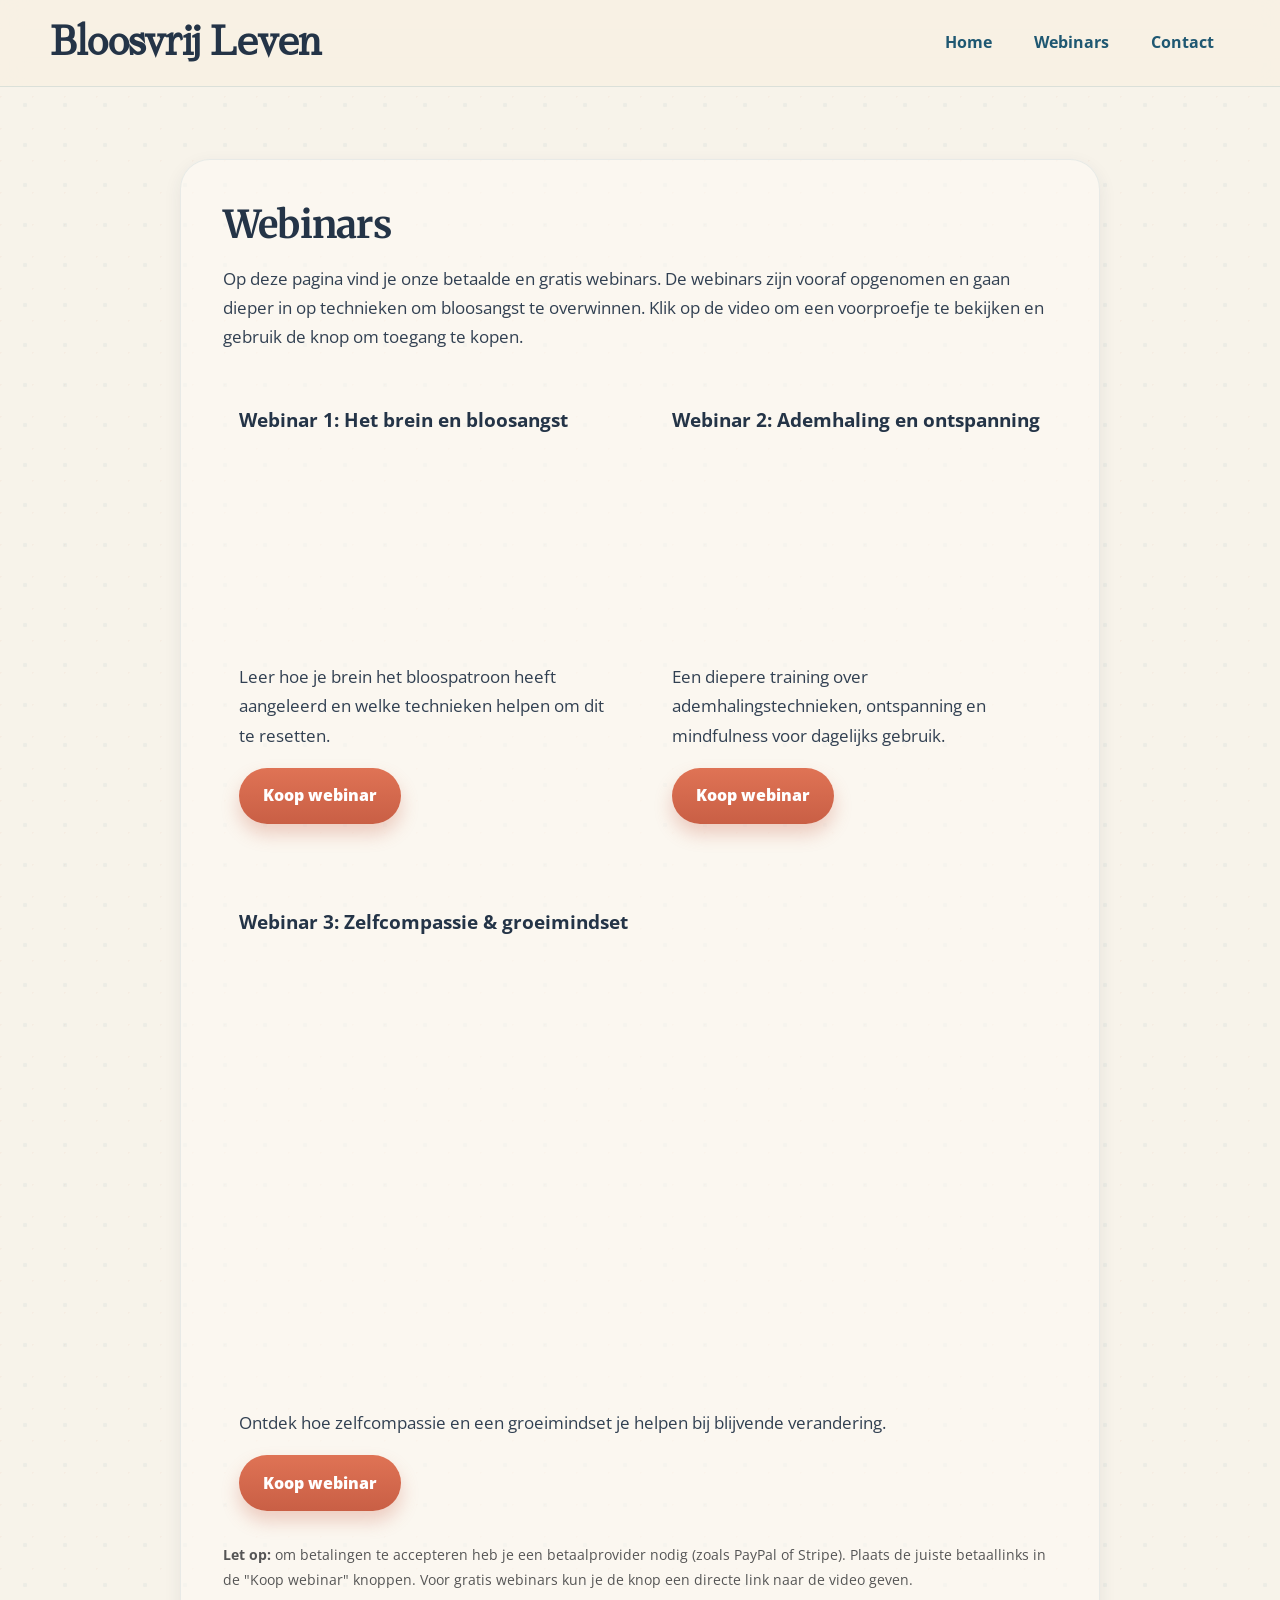
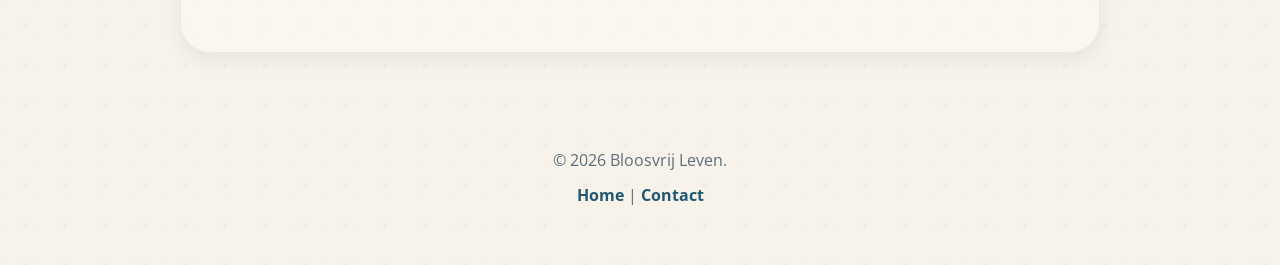
==== webinars.html @ 2e8078b8 "Add files via upload" ====
<!DOCTYPE html>
<html lang="nl">
<head>
  <meta charset="UTF-8">
  <meta name="viewport" content="width=device-width, initial-scale=1.0">
  <title>Webinars | Bloosvrij Leven</title>
  <link rel="preconnect" href="https://fonts.googleapis.com">
  <link rel="preconnect" href="https://fonts.gstatic.com" crossorigin>
  <link href="https://fonts.googleapis.com/css2?family=Merriweather:wght@400;700&family=Open+Sans:wght@400;600&family=Sawarabi+Mincho&display=swap" rel="stylesheet">
  <link rel="stylesheet" href="style.css">
</head>
<body>
  <header>
    <div class="container">
      <h1 class="site-title">Bloosvrij Leven</h1>
      <nav class="main-nav">
        <a href="index.html">Home</a>
        <a href="webinars.html">Webinars</a>
        <a href="contact.html">Contact</a>
      </nav>
    </div>
  </header>
  <section class="week-content">
    <div class="container">
      <h2>Webinars</h2>
      <p>
        Op deze pagina vind je onze betaalde en gratis webinars. De webinars zijn vooraf opgenomen en gaan dieper in op technieken om bloosangst te overwinnen. Klik op de video om een voorproefje te bekijken en gebruik de knop om toegang te kopen.
      </p>
      <div style="display:flex; flex-wrap:wrap; gap:2rem;">
        <!-- Webinar 1 -->
        <div style="flex:1 1 300px; background-color:var(--color-primary); border:1px solid var(--color-secondary); border-radius:0.5rem; padding:1rem;">
          <h3>Webinar 1: Het brein en bloosangst</h3>
          <!-- Vervang onderstaande iframe door een eigen videolink, bijvoorbeeld een gehoste YouTube- of Vimeo-video -->
          <div style="position:relative; padding-bottom:56.25%; height:0; overflow:hidden;">
            <iframe src="https://www.youtube.com/embed/VIDEO-ID" title="Voorbeeldwebinar" frameborder="0" allowfullscreen style="position:absolute; top:0; left:0; width:100%; height:100%;"></iframe>
          </div>
          <p>Leer hoe je brein het bloospatroon heeft aangeleerd en welke technieken helpen om dit te resetten.</p>
          <a href="https://jouw-betalingslink.nl/webinar1" class="cta-link">Koop webinar</a>
        </div>
        <!-- Webinar 2 -->
        <div style="flex:1 1 300px; background-color:var(--color-primary); border:1px solid var(--color-secondary); border-radius:0.5rem; padding:1rem;">
          <h3>Webinar 2: Ademhaling en ontspanning</h3>
          <div style="position:relative; padding-bottom:56.25%; height:0; overflow:hidden;">
            <iframe src="https://www.youtube.com/embed/VIDEO-ID" title="Voorbeeldwebinar" frameborder="0" allowfullscreen style="position:absolute; top:0; left:0; width:100%; height:100%;"></iframe>
          </div>
          <p>Een diepere training over ademhalingstechnieken, ontspanning en mindfulness voor dagelijks gebruik.</p>
          <a href="https://jouw-betalingslink.nl/webinar2" class="cta-link">Koop webinar</a>
        </div>
        <!-- Webinar 3 -->
        <div style="flex:1 1 300px; background-color:var(--color-primary); border:1px solid var(--color-secondary); border-radius:0.5rem; padding:1rem;">
          <h3>Webinar 3: Zelfcompassie &amp; groeimindset</h3>
          <div style="position:relative; padding-bottom:56.25%; height:0; overflow:hidden;">
            <iframe src="https://www.youtube.com/embed/VIDEO-ID" title="Voorbeeldwebinar" frameborder="0" allowfullscreen style="position:absolute; top:0; left:0; width:100%; height:100%;"></iframe>
          </div>
          <p>Ontdek hoe zelfcompassie en een groeimindset je helpen bij blijvende verandering.</p>
          <a href="https://jouw-betalingslink.nl/webinar3" class="cta-link">Koop webinar</a>
        </div>
      </div>
      <p style="font-size:0.9rem; color:#555; margin-top:1rem;">
        <strong>Let op:</strong> om betalingen te accepteren heb je een betaalprovider nodig (zoals PayPal of Stripe). Plaats de juiste betaallinks in de "Koop webinar" knoppen. Voor gratis webinars kun je de knop een directe link naar de video geven.
      </p>
    </div>
  </section>
  <footer>
    <div class="container">
      <p>&copy; 2026 Bloosvrij Leven.</p>
      <p><a href="index.html">Home</a> | <a href="contact.html">Contact</a></p>
    </div>
  </footer>
  <script src="script.js"></script>
</body>
</html>
---- style.css ----
:root {
  --bg: #f7f3ea;
  --paper: rgba(255, 252, 246, 0.78);
  --paper-strong: #f8f1e4;
  --ink: #243447;
  --muted: #5d6d7d;
  --line: rgba(92, 130, 150, 0.22);
  --sea: #b8d0d4;
  --sea-deep: #8fb3bb;
  --coral: #df7355;
  --coral-dark: #c95f45;
  --gold: #d4b06a;
  --link: #1f5872;
  --shadow: 0 10px 30px rgba(36, 52, 71, 0.10);
  --shadow-soft: 0 6px 18px rgba(36, 52, 71, 0.08);
  --radius: 22px;
  --radius-sm: 14px;
  --max: 1180px;
}

* {
  box-sizing: border-box;
}

html {
  scroll-behavior: smooth;
}

body {
  margin: 0;
  font-family: 'Open Sans', sans-serif;
  color: var(--ink);
  background-color: var(--bg);
  background-image:
    radial-gradient(circle at 25px 25px, rgba(143, 179, 187, 0.10) 2px, transparent 2.5px),
    radial-gradient(circle at 0 0, rgba(223, 115, 85, 0.05) 1.5px, transparent 2px);
  background-size: 40px 40px, 32px 32px;
  line-height: 1.7;
}

img {
  max-width: 100%;
  display: block;
}

a {
  color: var(--link);
}

.container {
  width: min(var(--max), calc(100% - 48px));
  margin: 0 auto;
}

/* HEADER */
header {
  position: sticky;
  top: 0;
  z-index: 1000;
  backdrop-filter: blur(12px);
  background: rgba(248, 241, 228, 0.90);
  border-bottom: 1px solid rgba(143, 179, 187, 0.28);
}

header .container {
  min-height: 86px;
  display: flex;
  align-items: center;
  justify-content: space-between;
  gap: 24px;
}

.site-title {
  margin: 0;
  font-family: 'Sawarabi Mincho', serif;
  font-size: clamp(2rem, 3vw, 3rem);
  letter-spacing: -0.02em;
  color: var(--ink);
}

.main-nav {
  display: flex;
  align-items: center;
  gap: 10px;
  flex-wrap: wrap;
}

.main-nav a {
  text-decoration: none;
  color: var(--link);
  font-weight: 700;
  padding: 12px 16px;
  border-radius: 999px;
  transition: 0.25s ease;
}

.main-nav a:hover {
  background: rgba(143, 179, 187, 0.16);
  color: var(--ink);
}

/* HERO */
.hero {
  position: relative;
  overflow: hidden;
  padding: 88px 0 110px;
  background:
    linear-gradient(135deg, rgba(248, 241, 228, 0.95) 0%, rgba(184, 208, 212, 0.92) 100%);
  border-bottom: 1px solid rgba(143, 179, 187, 0.18);
}

.hero::before {
  content: "";
  position: absolute;
  inset: 0;
  background:
    radial-gradient(circle at 20% 20%, rgba(255,255,255,0.45) 0, transparent 30%),
    radial-gradient(circle at 80% 30%, rgba(255,255,255,0.28) 0, transparent 26%);
  pointer-events: none;
}

.hero::after {
  content: "";
  position: absolute;
  left: 0;
  right: 0;
  bottom: -1px;
  height: 38px;
  background:
    radial-gradient(circle at 19px -2px, var(--bg) 19px, transparent 20px) repeat-x;
  background-size: 38px 38px;
}

.hero .container {
  position: relative;
  z-index: 1;
  display: grid;
  grid-template-columns: 1.1fr 0.9fr;
  gap: 48px;
  align-items: center;
}

.hero-label {
  margin: 0 0 14px;
  font-size: 0.88rem;
  font-weight: 800;
  letter-spacing: 0.10em;
  text-transform: uppercase;
  color: var(--link);
}

.hero h2 {
  margin: 0 0 18px;
  font-family: 'Merriweather', serif;
  font-size: clamp(2.4rem, 5vw, 4.6rem);
  line-height: 1.08;
  letter-spacing: -0.03em;
  max-width: 11ch;
}

.hero-text {
  margin: 0;
  max-width: 640px;
  font-size: 1.14rem;
  color: rgba(36, 52, 71, 0.92);
}

.hero-buttons {
  margin-top: 34px;
  display: flex;
  flex-wrap: wrap;
  gap: 14px;
}

.hero-aside {
  background: rgba(255, 252, 246, 0.56);
  border: 1px solid rgba(143, 179, 187, 0.28);
  border-radius: 28px;
  padding: 28px;
  box-shadow: var(--shadow);
}

.hero-aside h3 {
  margin: 0 0 10px;
  font-family: 'Merriweather', serif;
  font-size: 1.35rem;
}

.hero-aside p {
  margin: 0;
  color: var(--muted);
}

.hero-points {
  margin: 18px 0 0;
  padding: 0;
  list-style: none;
  display: grid;
  gap: 12px;
}

.hero-points li {
  background: rgba(255,255,255,0.58);
  border: 1px solid rgba(143, 179, 187, 0.18);
  border-radius: 16px;
  padding: 12px 14px;
  font-weight: 600;
  color: var(--ink);
}

/* BUTTONS */
.btn-primary,
.btn-secondary,
.cta-link {
  display: inline-flex;
  align-items: center;
  justify-content: center;
  min-height: 56px;
  padding: 0 24px;
  border-radius: 999px;
  text-decoration: none;
  font-weight: 800;
  transition: transform 0.2s ease, box-shadow 0.25s ease, background-color 0.25s ease, color 0.25s ease, border-color 0.25s ease;
}

.btn-primary,
.cta-link {
  background: linear-gradient(180deg, var(--coral) 0%, var(--coral-dark) 100%);
  color: white;
  box-shadow: 0 10px 18px rgba(201, 95, 69, 0.28);
}

.btn-primary:hover,
.cta-link:hover {
  transform: translateY(-2px);
  box-shadow: 0 14px 24px rgba(201, 95, 69, 0.32);
}

.btn-secondary {
  background: rgba(255,255,255,0.58);
  color: var(--ink);
  border: 1px solid rgba(36, 52, 71, 0.12);
  box-shadow: var(--shadow-soft);
}

.btn-secondary:hover {
  transform: translateY(-2px);
  background: white;
}

/* INTRO STRIP */
.intro-strip {
  padding: 34px 0 20px;
}

.intro-strip-grid {
  display: grid;
  grid-template-columns: repeat(3, 1fr);
  gap: 18px;
}

.intro-item {
  background: var(--paper);
  border: 1px solid rgba(143, 179, 187, 0.22);
  border-radius: var(--radius);
  padding: 26px;
  box-shadow: var(--shadow-soft);
}

.intro-item h3 {
  margin: 0 0 10px;
  font-family: 'Merriweather', serif;
  font-size: 1.45rem;
}

.intro-item p {
  margin: 0;
  color: var(--muted);
}

/* GENERAL SECTIONS */
section {
  padding: 54px 0;
}

.about .container,
.themas-preview .container,
.closing-cta .container,
.week-content .container {
  background: rgba(255, 252, 246, 0.52);
  border: 1px solid rgba(143, 179, 187, 0.18);
  border-radius: 30px;
  padding: 42px;
  box-shadow: var(--shadow-soft);
}

.about h2,
.themas-preview h2,
.closing-cta h2,
.week-content h2 {
  margin: 0 0 18px;
  font-family: 'Merriweather', serif;
  font-size: clamp(2rem, 3vw, 3rem);
  line-height: 1.15;
  letter-spacing: -0.02em;
}

.about p,
.section-text,
.week-content p {
  margin: 0 0 18px;
  color: rgba(36, 52, 71, 0.94);
  font-size: 1.07rem;
}

.section-heading {
  margin-bottom: 24px;
}

.section-label {
  margin: 0 0 10px;
  font-size: 0.86rem;
  font-weight: 800;
  letter-spacing: 0.12em;
  text-transform: uppercase;
  color: var(--link);
}

/* THEME CARDS */
.theme-grid {
  display: grid;
  grid-template-columns: repeat(4, 1fr);
  gap: 18px;
  margin-top: 28px;
}

.theme-card {
  display: block;
  text-decoration: none;
  color: inherit;
  background: linear-gradient(180deg, rgba(248, 241, 228, 0.92) 0%, rgba(255, 252, 246, 0.94) 100%);
  border: 1px solid rgba(143, 179, 187, 0.30);
  border-radius: 24px;
  padding: 26px 22px;
  min-height: 190px;
  box-shadow: var(--shadow-soft);
  transition: transform 0.22s ease, box-shadow 0.25s ease, border-color 0.25s ease;
}

.theme-card:hover {
  transform: translateY(-5px);
  box-shadow: var(--shadow);
  border-color: rgba(95, 138, 155, 0.40);
}

.theme-card h3 {
  margin: 0 0 14px;
  font-family: 'Merriweather', serif;
  font-size: 1.8rem;
  letter-spacing: -0.02em;
  color: var(--ink);
}

.theme-card p {
  margin: 0;
  color: var(--muted);
  font-size: 1rem;
}

/* CLOSING CTA */
.closing-cta .container {
  text-align: center;
  background:
    linear-gradient(135deg, rgba(248, 241, 228, 0.96) 0%, rgba(184, 208, 212, 0.60) 100%);
}

.closing-cta p {
  max-width: 760px;
  margin: 0 auto 24px;
}

/* WEEK PAGES / CONTENT */
.week-content {
  padding-top: 72px;
}

.week-content .container {
  max-width: 920px;
}

.week-content img {
  margin: 26px 0;
  border-radius: 24px;
  box-shadow: var(--shadow);
}

.week-content ul {
  padding-left: 20px;
}

.week-content li {
  margin-bottom: 10px;
}

/* FORMS */
form {
  margin-top: 20px;
}

input,
textarea {
  width: 100%;
  font: inherit;
  color: var(--ink);
  background: rgba(255,255,255,0.86);
  border: 1px solid rgba(143, 179, 187, 0.34);
  border-radius: 14px;
  padding: 14px 16px;
  outline: none;
  transition: border-color 0.2s ease, box-shadow 0.2s ease;
}

input:focus,
textarea:focus {
  border-color: var(--sea-deep);
  box-shadow: 0 0 0 4px rgba(143, 179, 187, 0.18);
}

label {
  display: inline-block;
  margin-bottom: 8px;
  font-weight: 700;
}

/* FOOTER */
footer {
  padding: 32px 0 48px;
}

footer .container {
  text-align: center;
  color: var(--muted);
}

footer p {
  margin: 8px 0;
}

footer a {
  text-decoration: none;
  font-weight: 700;
}

/* RESPONSIVE */
@media (max-width: 1100px) {
  .hero .container {
    grid-template-columns: 1fr;
  }

  .theme-grid {
    grid-template-columns: repeat(2, 1fr);
  }
}

@media (max-width: 800px) {
  header .container {
    min-height: auto;
    padding: 18px 0;
    flex-direction: column;
    align-items: flex-start;
  }

  .main-nav {
    gap: 4px;
  }

  .hero {
    padding: 60px 0 88px;
  }

  .intro-strip-grid,
  .theme-grid {
    grid-template-columns: 1fr;
  }

  .about .container,
  .themas-preview .container,
  .closing-cta .container,
  .week-content .container {
    padding: 28px;
    border-radius: 22px;
  }

  .hero h2 {
    max-width: none;
  }

  .site-title {
    font-size: 2.2rem;
  }
}

@media (max-width: 520px) {
  .container {
    width: min(var(--max), calc(100% - 28px));
  }

  .btn-primary,
  .btn-secondary,
  .cta-link {
    width: 100%;
  }

  .hero-buttons {
    flex-direction: column;
  }
}
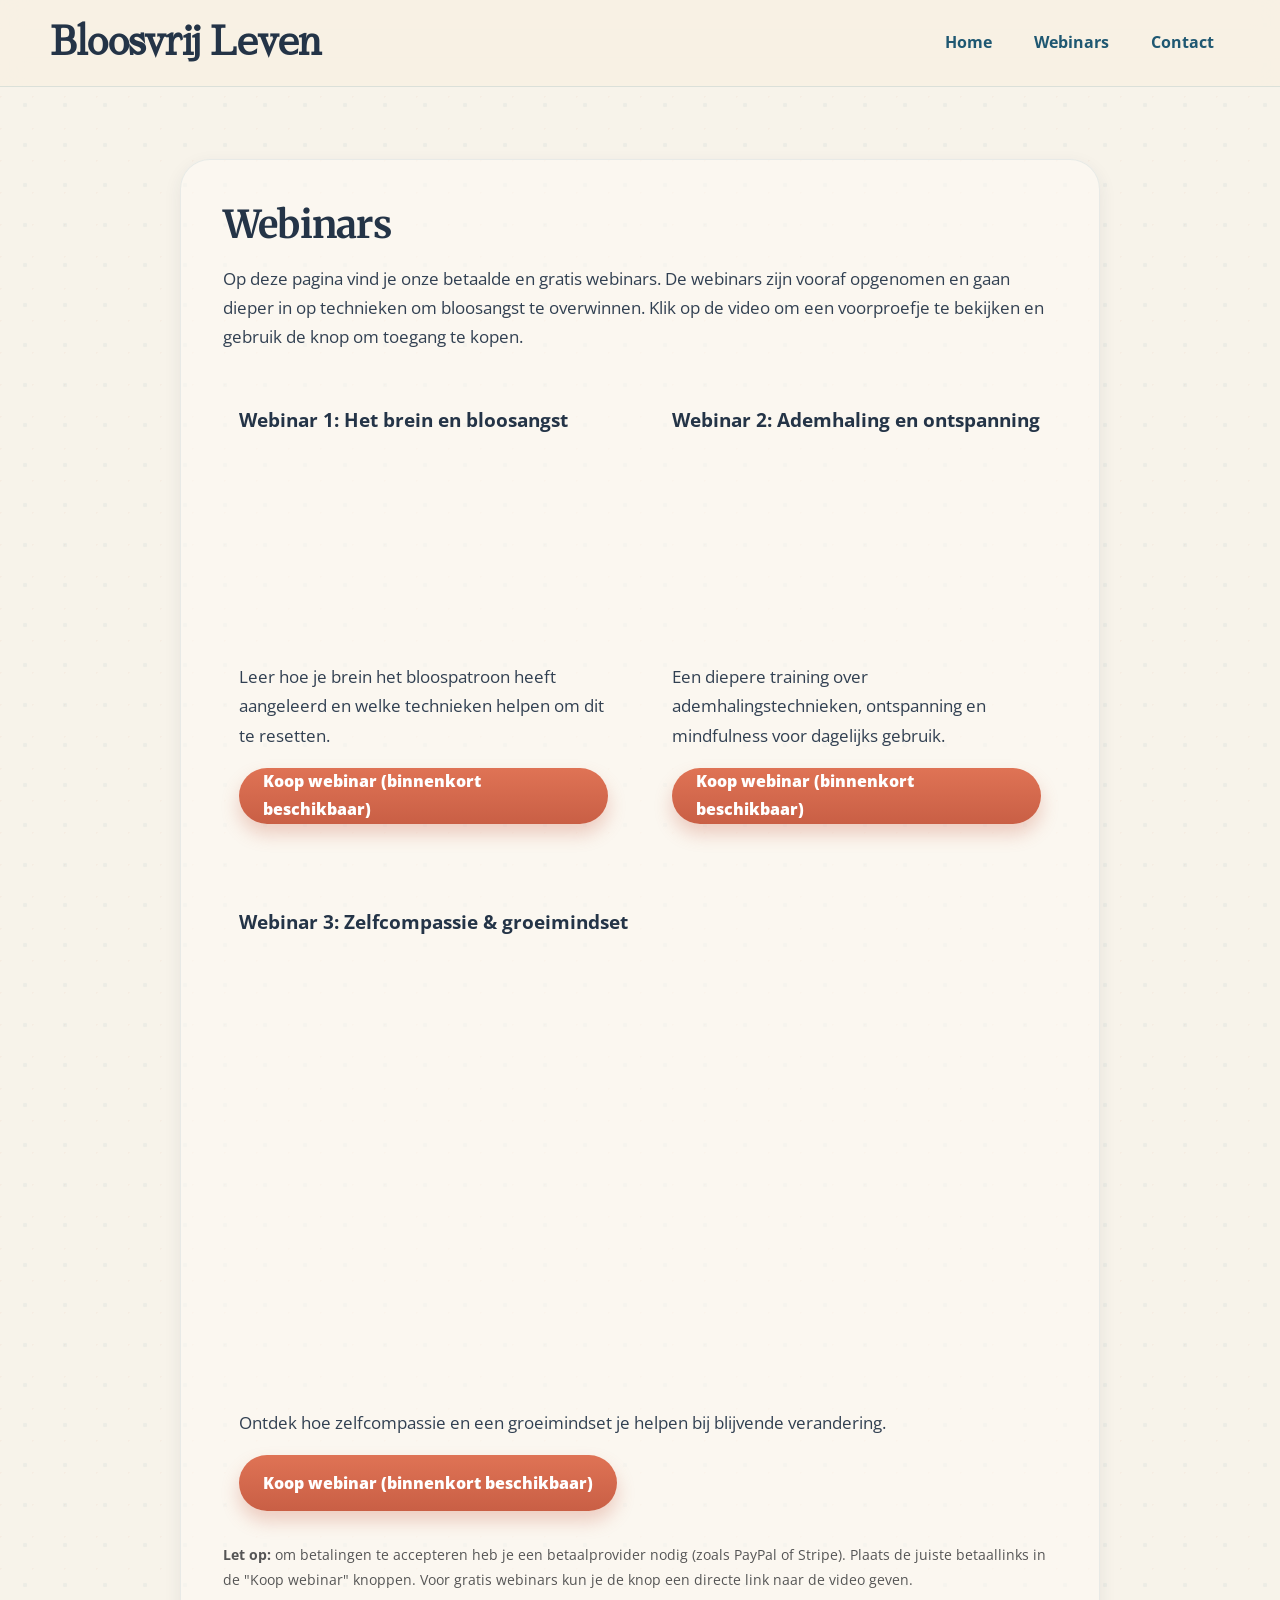
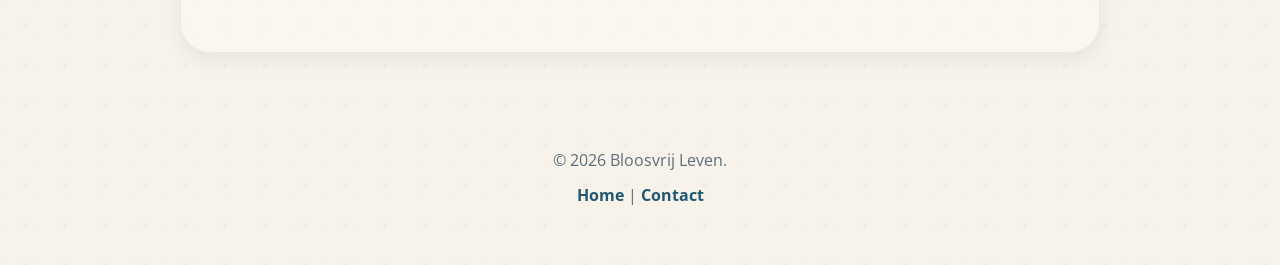
==== commit a990e16f: "Placeholder-betaallinks vervangen door 'binnenkort beschikbaar' Co-Authored-By: Claude Opus 5.5 <nor" ====
--- a/webinars.html
+++ b/webinars.html
@@ -35,7 +35,7 @@
             <iframe src="https://www.youtube.com/embed/VIDEO-ID" title="Voorbeeldwebinar" frameborder="0" allowfullscreen style="position:absolute; top:0; left:0; width:100%; height:100%;"></iframe>
           </div>
           <p>Leer hoe je brein het bloospatroon heeft aangeleerd en welke technieken helpen om dit te resetten.</p>
-          <a href="https://jouw-betalingslink.nl/webinar1" class="cta-link">Koop webinar</a>
+          <a href="#" class="cta-link">Koop webinar (binnenkort beschikbaar)</a>
         </div>
         <!-- Webinar 2 -->
         <div style="flex:1 1 300px; background-color:var(--color-primary); border:1px solid var(--color-secondary); border-radius:0.5rem; padding:1rem;">
@@ -44,7 +44,7 @@
             <iframe src="https://www.youtube.com/embed/VIDEO-ID" title="Voorbeeldwebinar" frameborder="0" allowfullscreen style="position:absolute; top:0; left:0; width:100%; height:100%;"></iframe>
           </div>
           <p>Een diepere training over ademhalingstechnieken, ontspanning en mindfulness voor dagelijks gebruik.</p>
-          <a href="https://jouw-betalingslink.nl/webinar2" class="cta-link">Koop webinar</a>
+          <a href="#" class="cta-link">Koop webinar (binnenkort beschikbaar)</a>
         </div>
         <!-- Webinar 3 -->
         <div style="flex:1 1 300px; background-color:var(--color-primary); border:1px solid var(--color-secondary); border-radius:0.5rem; padding:1rem;">
@@ -53,7 +53,7 @@
             <iframe src="https://www.youtube.com/embed/VIDEO-ID" title="Voorbeeldwebinar" frameborder="0" allowfullscreen style="position:absolute; top:0; left:0; width:100%; height:100%;"></iframe>
           </div>
           <p>Ontdek hoe zelfcompassie en een groeimindset je helpen bij blijvende verandering.</p>
-          <a href="https://jouw-betalingslink.nl/webinar3" class="cta-link">Koop webinar</a>
+          <a href="#" class="cta-link">Koop webinar (binnenkort beschikbaar)</a>
         </div>
       </div>
       <p style="font-size:0.9rem; color:#555; margin-top:1rem;">
